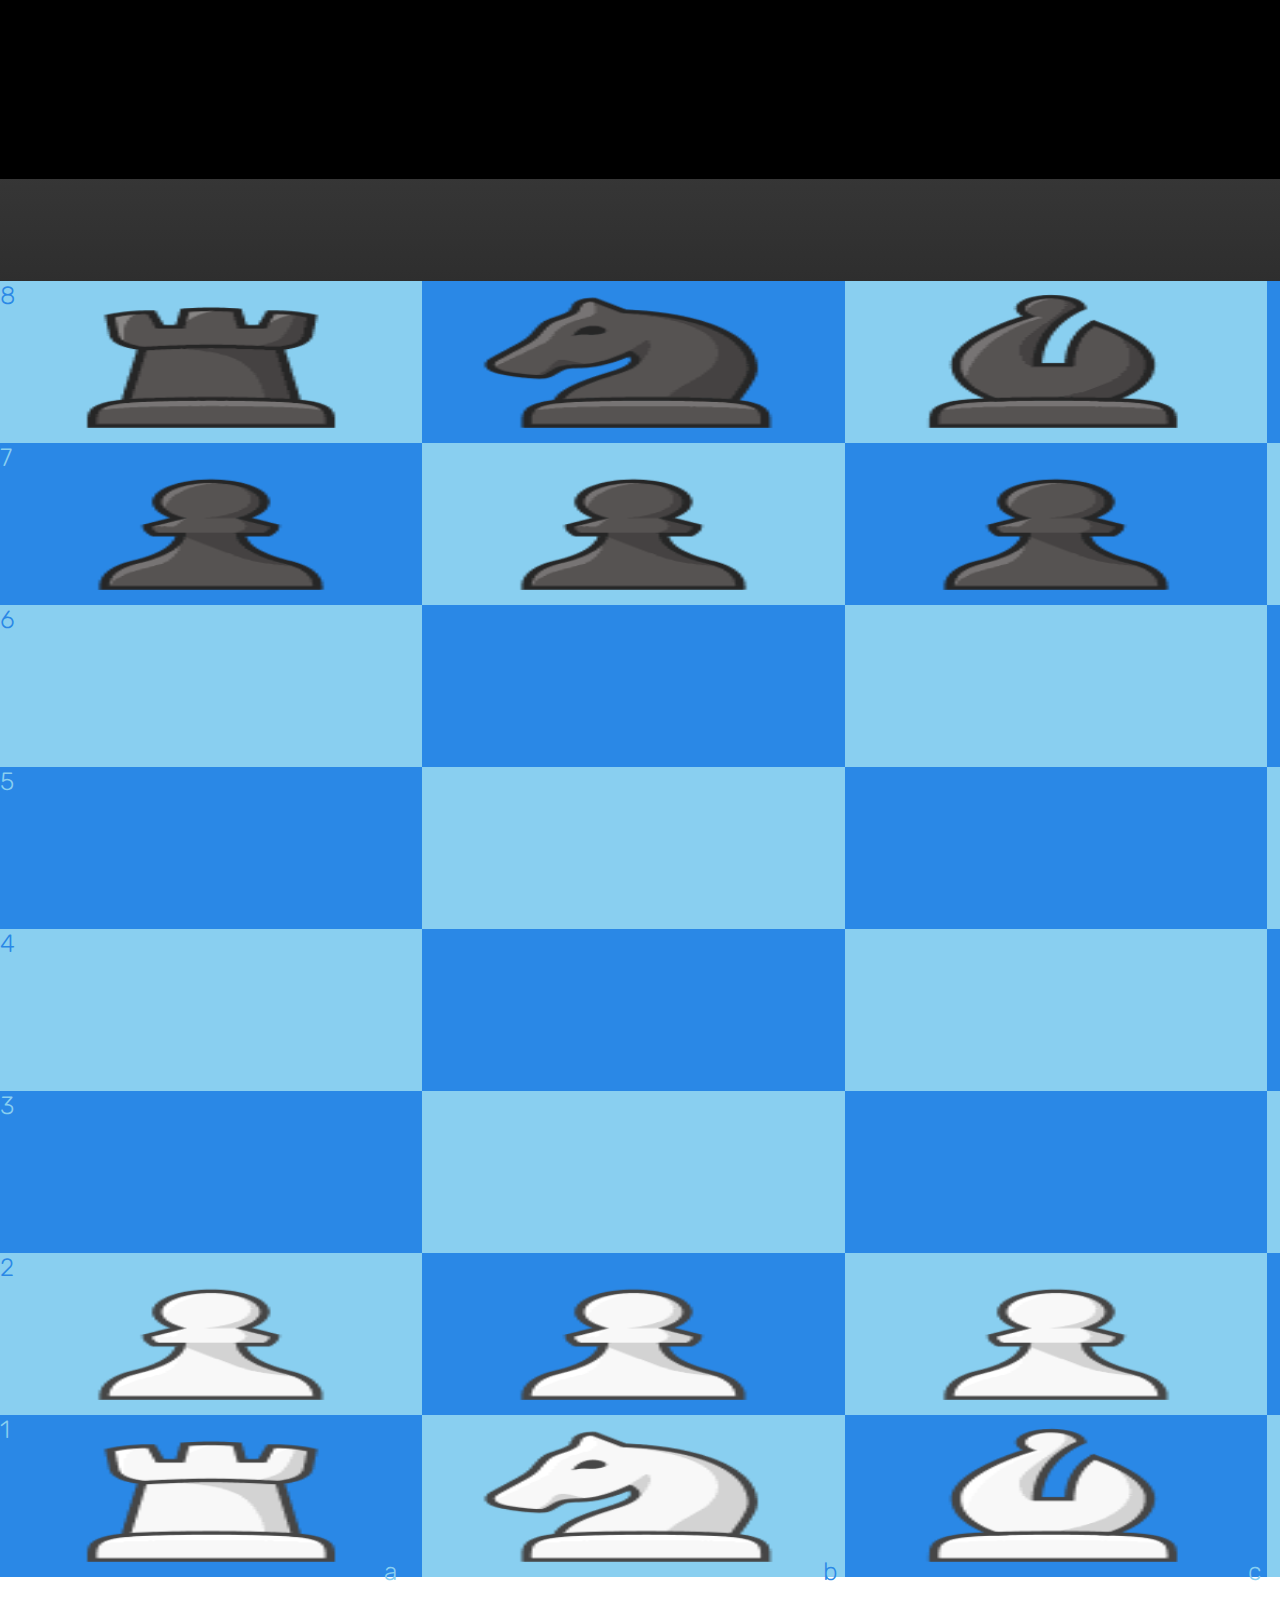
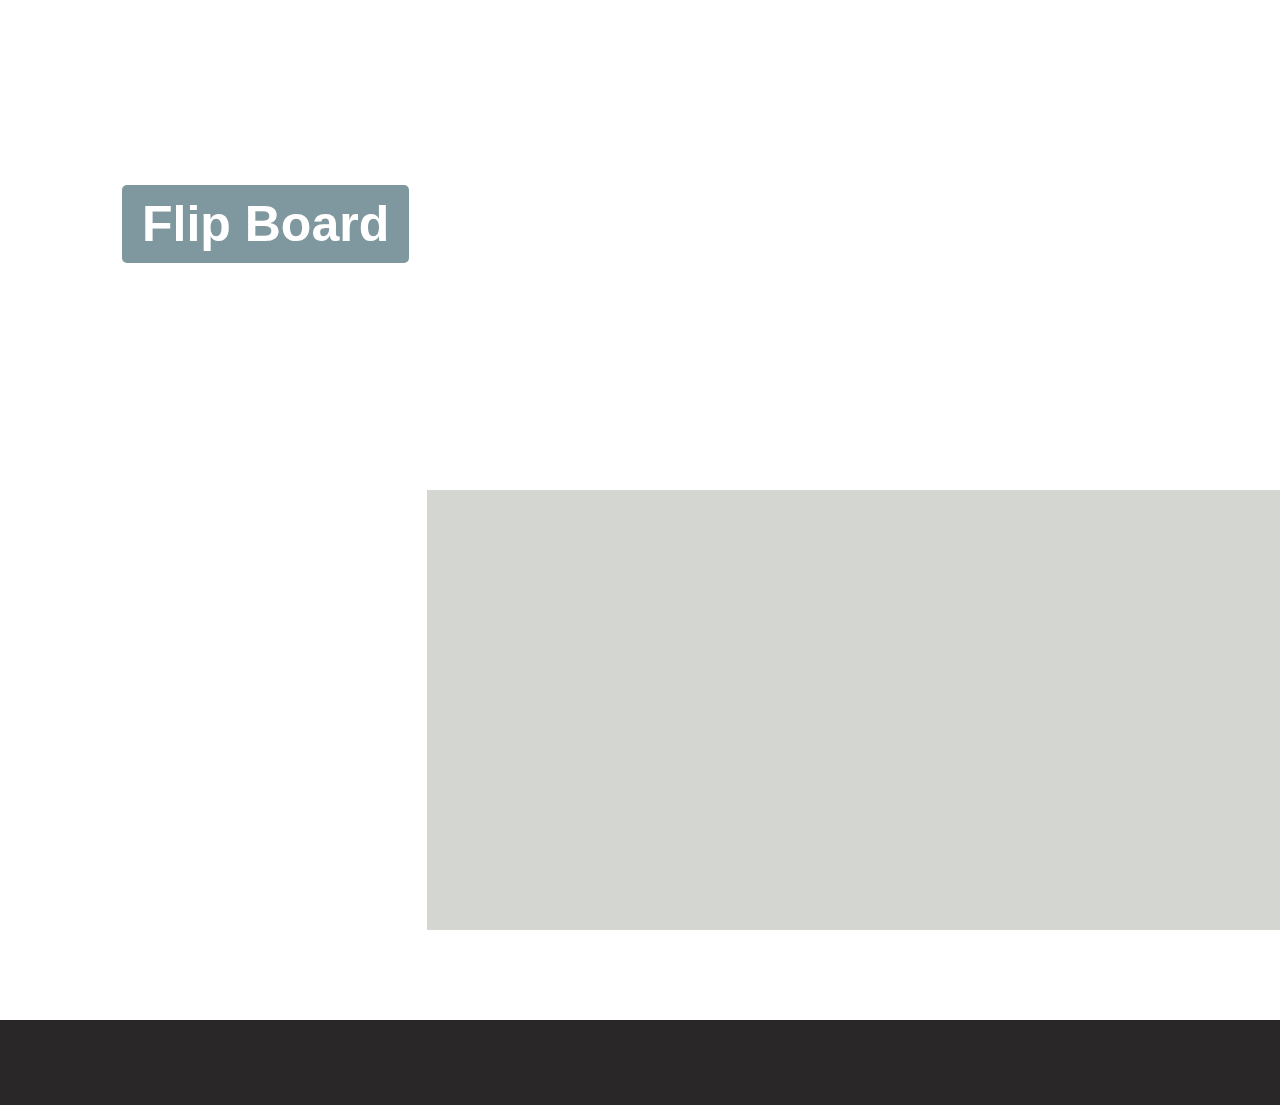
==== game.html @ 32f16138 "first commit" ====
<!DOCTYPE html>
<html>

<head>
	<meta charset="UTF-8">
    <meta http-equiv="X-UA-Compatible" content="IE=edge">
	<meta name="viewport" content="width=device-width, maximum-scale=1.0;"/>
	<title>Chess Game</title>
	<link rel="preconnect" href="https://fonts.googleapis.com">
	<link rel="preconnect" href="https://fonts.gstatic.com" crossorigin>
	<link href="https://fonts.googleapis.com/css2?family=Permanent+Marker&family=Roboto:wght@100&display=swap"
		rel="stylesheet">
	<link rel="preconnect" href="https://fonts.googleapis.com">
	<link rel="preconnect" href="https://fonts.gstatic.com" crossorigin>
	<link href="https://fonts.googleapis.com/css2?family=Oleo+Script&family=Rubik+80s+Fade&display=swap"
		rel="stylesheet">
	<link rel="preconnect" href="https://fonts.googleapis.com">
	<link rel="preconnect" href="https://fonts.gstatic.com" crossorigin>
	<link href="https://fonts.googleapis.com/css2?family=Rubik+Vinyl&display=swap" rel="stylesheet">
	<link rel="preconnect" href="https://fonts.googleapis.com">
	<link rel="preconnect" href="https://fonts.gstatic.com" crossorigin>
	<link href="https://fonts.googleapis.com/css2?family=Rubik&display=swap" rel="stylesheet">
	<link href="https://cdn.jsdelivr.net/npm/bootstrap@5.0.2/dist/css/bootstrap.min.css" rel="stylesheet"
		integrity="sha384-EVSTQN3/azprG1Anm3QDgpJLIm9Nao0Yz1ztcQTwFspd3yD65VohhpuuCOmLASjC" crossorigin="anonymous">
	<link rel="stylesheet" type="text/css" href="chess.css">

</head>

<body>

	<h1 id="title" class="title">CHESS</h1>
	<div id="endscene">
		<p class="winning-sign"></p>
		<button id="refresh" class="btn btn-primary" onclick="reload()">Restart</button>
		<div class="overlay">
		</div>
	</div>

	<br>
	<div class="board-style" style="width:600px;margin:auto;position:relative;">

		<div id="board" class="" mainboard>

			<div id="final" class="odd">
				<div id="81" class="square" data-square="a8">
					<h4 class="EvenNo">8</h4><img class="piece rook" id="blackRook1" src="img/blackRook.png">
				</div>
				<div id="82" class="square" data-square="b8">
					<img class="piece knight" id="blackKnight1" src="img/blackKnight.png">
				</div>
				<div id="83" class="square" data-square="c8">
					<img class="piece bishop" id="blackBishop1" data-color="black" src="img/blackBishop.png">
				</div>
				<div id="84" class="square" data-square="d8">
					<img class="piece bking" id="blackQueen" data-color="black" src="img/blackQueen.png">
				</div>
				<div id="85" class="square" data-square="e8">
					<img class="piece bking" id="blackKing" data-color="black" src="img/blackKing.png">
				</div>
				<div id="86" class="square" data-square="f8">
					<img class="piece bishop" id="blackBishop2" data-color="black" src="img/blackBishop.png">
				</div>
				<div id="87" class="square" data-square="g8">
					<img class="piece bking" id="blackKnight2" data-color="black" src="img/blackKnight.png">
				</div>
				<div id="88" class="square" data-square="h8">
					<img class="piece rook" id="blackRook2" src="img/blackRook.png">
				</div>
			</div>

			<div class="even">
				<div id="71" class="square" data-square="a7">
					<h4 class="OddNo">7</h4>
					<img class="piece pawn" id="blackPawn1" src="img/blackPawn.png">
				</div>
				<div id="72" class="square" data-square="b7">
					<img class="piece pawn" id="blackPawn2" src="img/blackPawn.png">
				</div>
				<div id="73" class="square" data-square="c7">
					<img class="piece pawn" id="blackPawn3" src="img/blackPawn.png">
				</div>
				<div id="74" class="square" data-square="d7">
					<img class="piece pawn" id="blackPawn4" src="img/blackPawn.png">
				</div>
				<div id="75" class="square" data-square="e7">
					<img class="piece pawn" id="blackPawn5" src="img/blackPawn.png">
				</div>
				<div id="76" class="square" data-square="f7">
					<img class="piece pawn" id="blackPawn6" src="img/blackPawn.png">
				</div>
				<div id="77" class="square" data-square="g7">
					<img class="piece pawn" id="blackPawn7" src="img/blackPawn.png">
				</div>
				<div id="78" class="square" data-square="h7">
					<img class="piece pawn" id="blackPawn8" src="img/blackPawn.png">
				</div>
			</div>
			<div class="odd">
				<div id="61" class="square" data-square="6-a">
					<h4 class="EvenNo">6</h4>
				</div>
				<div id="62" class="square" data-square="b6"></div>
				<div id="63" class="square" data-square="c6"></div>
				<div id="64" class="square" data-square="d6"></div>
				<div id="65" class="square" data-square="e6"></div>
				<div id="66" class="square" data-square="f6"></div>
				<div id="67" class="square" data-square="g6"></div>
				<div id="68" class="square" data-square="h6"></div>
			</div>
			<div class="even">
				<div id="51" class="square" data-square="5-a">
					<h4 class="OddNo">5</h4>
				</div>
				<div id="52" class="square" data-square="b5"></div>
				<div id="53" class="square" data-square="c5"></div>
				<div id="54" class="square" data-square="d5"></div>
				<div id="55" class="square" data-square="e5"></div>
				<div id="56" class="square" data-square="f5"></div>
				<div id="57" class="square" data-square="g5"></div>
				<div id="58" class="square" data-square="h5"></div>
			</div>
			<div class="odd">
				<div id="41" class="square" data-square="4-a">
					<h4 class="EvenNo">4</h4>
				</div>
				<div id="42" class="square" data-square="b4"></div>
				<div id="43" class="square" data-square="c4"></div>
				<div id="44" class="square" data-square="d4"></div>
				<div id="45" class="square" data-square="e4"></div>
				<div id="46" class="square" data-square="f4"></div>
				<div id="47" class="square" data-square="g4"></div>
				<div id="48" class="square" data-square="h4"></div>
			</div>
			<div class="even">
				<div id="31" class="square" data-square="3-a">
					<h4 class="OddNo">3</h4>
				</div>
				<div id="32" class="square" data-square="b3"></div>
				<div id="33" class="square" data-square="c3"></div>
				<div id="34" class="square" data-square="d3"></div>
				<div id="35" class="square" data-square="e3"></div>
				<div id="36" class="square" data-square="f3"></div>
				<div id="37" class="square" data-square="g3"></div>
				<div id="38" class="square" data-square="h3"></div>
			</div>
			<div class="odd">
				<div class="square white" id="21" data-square="a2">
					<h4 class="EvenNo">2</h4>
					<img class="piece pawn" id="whitePawn1" src="img/whitePawn.png">
				</div>
				<div class="square white" id="22" data-square="b2">
					<img class="piece pawn" id="whitePawn2" src="img/whitePawn.png">
				</div>
				<div class="square white" id="23" data-square="c2">
					<img class="piece pawn" id="whitePawn3" src="img/whitePawn.png">
				</div>
				<div class="square white" id="24" data-square="d2">
					<img class="piece pawn" id="whitePawn4" src="img/whitePawn.png">
				</div>
				<div class="square white" id="25" class="square" data-square="e2">
					<img class="piece pawn" id="whitePawn5" src="img/whitePawn.png">
				</div>
				<div class="square white" id="26" data-square="f2">
					<img class="piece pawn" id="whitePawn6" src="img/whitePawn.png">
				</div>
				<div class="square white" id="27" data-square="g2">
					<img class="piece pawn" id="whitePawn7" src="img/whitePawn.png">
				</div>
				<div class="square white" id="28" data-square="h2">
					<img class="piece pawn" id="whitePawn8" src="img/whitePawn.png">
				</div>
			</div>
			<div class="even">
				<div id="11" class="square white" data-square="a1">
					<h4 class="OddNo">1</h4>
					<h4 class="downAlphaO downAlpha-A" style="right:528px;">a</h4>
					<img class="piece rook" id="whiteRook1" src="img/whiteRook.png">

				</div>
				<div id="12" class="square white" data-square="b1">
					<h4 class="downAlphaE downAlpha-B" style="right: 452px;">b</h4>
					<img class="piece knight" id="whiteKnight1" src="img/whiteKnight.png">
				</div>
				<div id="13" class="square white" data-square="c1">
					<h4 class="downAlphaO downAlpha-C" style="right: 377px;">c</h4>
					<img class="piece bishop" id="whiteBishop1" data-color="white" src="img/whiteBishop.png">
				</div>
				<div id="14" class="square white" data-square="d1">
					<h4 class="downAlphaE downAlpha-D" style="right: 301px;">d</h4>
					<img class="piece queen" id="whiteQueen" src="img/whiteQueen.png">
				</div>
				<div id="15" class="square white" data-square="e1">
					<h4 class="downAlphaO downAlpha-E" style="right:228px;">e</h4>
					<img class="piece wking" src="img/whiteKing.png" class="white" id="whiteKing">
				</div>
				<div id="16" class="square white" data-square="f1">
					<h4 class="downAlphaE downAlpha-F" style="right: 153px;">f</h4>
					<img class="piece knight" id="whiteBishop2" src="img/whiteBishop.png">
				</div>
				<div id="17" class="square white" data-square="g1">
					<h4 class="downAlphaO downAlpha-G" style="right: 77px; bottom:0;">g</h4>
					<img class="piece knight" id="whiteKnight2" src="img/whiteKnight.png">
				</div>
				<div id="18" class="square white" data-square="h1">
					<h4 class="downAlphaE downAlpha-H" style="right:4px;">h</h4>
					<img class="piece rook" id="whiteRook2" src="img/whiteRook.png">
				</div>
			</div>
		</div>



		<div id="mainPieces">
			<div id="whiteMainPieces">
				<div class="pawn"></div>
				<div class="knight"></div>
				<div class="bishop"></div>
				<div class="rook"></div>
				<div class="queen"></div>
			</div>
			<div id="blackMainPieces">
				<div class="pawn"></div>
				<div class="knight"></div>
				<div class="bishop"></div>
				<div class="rook"></div>
				<div class="queen"></div>
			</div>
		</div>
	</div>

	<div id="popUpDiv" class="container w-25" id="pawnToPromote">
		<select id="myOption" class="form-select  h-100 w-100" aria-label="">
			<option value="Queen">Queen</option>
			<option value="Rook">Rook</option>
			<option value="Knight">Knight</option>
			<option value="Bishop">Bishop</option>
		</select>


	</div>
	<div class="belowelements">
		<div class="pieceturn">
			<span id="turn">White's Turn</span>
		</div>
		<div class="allbuttons">
			<div class="flip-style" style="position:absolute;left:20px;bottom:20px;">
				<button class="flip-board" onclick="boardAnimate()">Flip Board</button>
			</div>

			<div class="resign">
				<button class="resign-button" onclick="endGame()">🏳️Resign</button>
			</div>
		</div>

		<div id="displaypreviousmoves">
			<h5 class="allMoves">Previous Moves</h5>
			<p id="previousmoves"></p>
		</div>

		<div class="kingchecksign">
			<p id="checksign"></p>
		</div>

	</div>
	<footer class="footer">
		<p>Thanks for playing :)</p>
	</footer>

	<script type="text/javascript" src="GameLogic/AllPiecesMoves.js"></script>
	<script type="text/javascript" src="Pieces/Pawn.js"></script>
	<script type="text/javascript" src="Pieces/Rook.js"></script>
	<script type="text/javascript" src="Pieces/Bishop.js"></script>
	<script type="text/javascript" src="Pieces/Knight.js"></script>
	<script type="text/javascript" src="Pieces/Queen.js"></script>
	<script type="text/javascript" src="Pieces/King.js"></script>
	<script type="text/javascript" src="GameLogic/Game.js"></script>

	<script type="text/javascript">
		document.getElementById("popUpDiv").style.display = "none";

		function boardAnimate() {
			const board = document.getElementById('board');
			const elements = board.getElementsByClassName('piece');
			if (board.classList.contains('animate')) {
				board.classList.remove('animate');
				board.classList.add('animate-backward');
				for (element of elements) {
					element.classList.remove('forward');
					element.classList.add('backward');
				}
			}
			else {
				board.classList.remove('animate-backward');
				board.classList.add('animate');
				for (element of elements) {
					element.classList.remove('backward');
					element.classList.add('forward');
				}
			}
		}

		function endGame() {
			let t = document.getElementById("turn").innerHTML;
			console.log(t);
			const endScene = document.getElementById('endscene');
			if (t == "White's Turn") {
				endScene.getElementsByClassName('winning-sign')[0].innerHTML = "<span>Black" + " Win's" + "</span>" + "<br />" + "Please Restart the game and enjoy";
				endScene.classList.add('show')
			} else {
				endScene.getElementsByClassName('winning-sign')[0].innerHTML = "<span>White" + " Win's" + "</span>" + "<br />" + "Please Restart the game and enjoy";
				endScene.classList.add('show')
			}
		}
		function reload() {
			location.reload();
		}

	</script>
	<script src="https://ajax.googleapis.com/ajax/libs/jquery/3.6.1/jquery.min.js"></script>
</body>

</html>
---- chess.css ----
* {
	margin: 0;
	padding: 0;
}

html {
	font-size: 62.5%;
}

.headingbody {
	background: #000 !important;

}

body {
	background: #000000;
	background: -webkit-linear-gradient(to right, #434343, #000000);
	background: linear-gradient(to right, #434343, #000000);
}

.welcomecontainer {
	position: absolute;
	left: 50%;
	transform: translate(-50%, -50%);
	text-align: center;
}

.mainheading {
	position: relative;
	font-size: 8rem;
	text-align: center;
	justify-content: center;
	display: flex;
	top: 22rem;
	bottom: 20rem;
	font-family: 'Rubik Vinyl', cursive;
	color: rgb(35, 8, 190);
	text-shadow: 1px 1px red;
	animation-name: moveInleft;
	animation-duration: 3s;
}

@keyframes moveInleft {
	0% {
		opacity: 0;
		transform: translateX(-100px);
	}

	80% {
		transform: translateX(10px);
	}

	100% {
		opacity: 1;
		transform: translate(0);
	}
}

.play-btn {
	margin-left: -5rem !important;
	position: relative;
	top: 27rem !important;
	font-weight: bold !important;
	font-size: 2.5rem !important;
	padding: 1.1rem 3.7rem 1.1rem 3.7rem !important;
	color: #cfcfe4 !important;
	margin-bottom: 5rem;

	background: #0f0c29;
	background: -webkit-linear-gradient(to right, #24243e, #302b63, #0f0c29);
	background: linear-gradient(to right, #24243e, #302b63, #0f0c29);

}

.headingfact {
	padding-top: 4rem;
	position: relative;
	top: 45rem;
	text-align: center;
	color: white;
	font-size: 4rem;
}

.funfacts {
	text-align: center;
	position: relative;
	top: 55rem;
	align-items: center;
}

.facts {
	color: white;
	font-size: 1.8rem;
}

.title {
	position: -webkit-sticky;
	text-align: center;
	justify-content: center;
	font-size: 6.5rem;
	font-weight: bolder;
	font-family: 'Rubik Vinyl', cursive;
	color: white;
	background-color: #000;
	padding: 12px 0 12px 0;
}

#board {
	margin-top: 3rem;
	width: 60.2rem;
	height: 60.2rem;
	border-radius: 2px;
}

#board div div {
	float: left;
	width: 75px;
	height: 75px;
	box-sizing: border-box;
}

.coordinates {
	position: absolute;
}

.coordinate-light {
	font-weight: 600;
}

#board .even div:nth-child(even) {
	background: #89CFF0;
}

#board .even div:nth-child(odd) {
	background: #2a88e6;
}

#board .odd div:nth-child(even) {
	background: #2a88e6;
}

#board .odd div:nth-child(odd) {
	background: #89CFF0;
}

.animate {
	animation: rotateBoard ease-out;
	animation-fill-mode: both;
}

@keyframes rotateBoard {
	0% {
		transform: rotateZ(0);
	}

	100% {
		transform: rotateZ(-180deg);
	}

}

.forward {
	transform: rotateZ(-180deg);
}

.backward {
	transform: rotateZ(0);
}

.animate-backward {
	animation: rotateBoardBackward ease-out;
	animation-fill-mode: both;
}

@keyframes rotateBoardBackward {
	0% {
		transform: rotateZ(-180deg);
	}

	100% {
		transform: rotateZ(0);
	}

}

img {
	width: 75px;
	height: 75px;
	float: none;
	position: relative;
}

h4 {
	position: absolute;
	font-family: 'Rubik', sans-serif;
	font-weight: 100;
	font-size: small;
}

.EvenNo {
	color: #2a88e6;
}

.OddNo {
	color: #89CFF0;
	;
}

.downAlphaE {
	bottom: 0;
	padding: 0;
	margin: 0;
	color: #2a88e6;
}

.downAlphaO {
	bottom: 0;
	padding: 0;
	margin: 0;
	color: #89CFF0;
}

.allowed {
	opacity: .8;
	background: radial-gradient(#0e1ed1, #0a2be8) !important;
	border: 1px solid black !important;
	border-radius: 0;
}

.clicked-square {
	background: #071dad !important;
	border: 1px solid black !important;
}

#mainPieces img {
	transform: rotateZ(0);
}

#whiteMainPieces {
	position: absolute;
	top: 0;
	left: 610px;
	width: 180px;
}

#blackMainPieces {
	position: absolute;
	top: 0;
	left: -190px;
	width: 180px;
}

#blackMainPieces div {
	overflow-y: auto;
	margin-bottom: 2px;
}

#blackMainPieces img {
	float: right;
}

#mainPieces img {
	width: 60px;
	height: 60px;
}

#endscene {
	top: 39px;
	position: absolute;
	display: none;
	opacity: 0;
	z-index: 1;
}

.overlay {
	margin-top: 3vh;
	position: fixed;
	width: 100%;
	height: 100%;
	background: #000;
	opacity: .5;
}

#endscene p {
	position: fixed;
	color: #fff;
	z-index: 2;
	width: 100%;
	text-align: center;
	margin-top: 40vh;
	font-size: 40px;
}

.show {
	display: block !important;
	animation: showMessage 1s ease-out;
	animation-fill-mode: both;
}

.container {
	display: flex;
	padding: 335px 150px 11px 10px;
	top: 10px;
	right: 20px;
	position: absolute;
}

@keyframes showMessage {
	0% {
		opacity: 0;
	}

	100% {
		opacity: 1;
	}

}

li {
	font-size: 1.7rem;
	text-align: left;
}

#turn {
	position: relative;
	text-align: center;
	font-size: 18px;
	margin-bottom: 0;
	color: white;
	left: 47vw;
}

#checksign {
	position: absolute;
	font-weight: bold;
	font-size: 20px;
	left: 50px;
	bottom: 80px;
	color: white;
}

.winning-sign:first-letter {
	text-transform: uppercase;
}

.flip-board {
	font-size: 1.7rem;
	font-weight: bold;
	padding: 10px 20px;
	border-radius: 5px !important;
	outline: 0;
	background: #627075;
	color: white;
	border: 0;
}

.resign-button {
	position: absolute;
	font-size: 1.7rem;
	font-weight: bold;
	padding: 10px 20px;
	border-radius: 5px !important;
	outline: 0;
	background: #627075;
	;
	color: white;
	border: 0;
	left: 240px;
	bottom: 20px;
}


span {
	font-weight: bolder;
	font-size: 1.7em;
}

#previousmoves {
	left: 20px;
	top: 170px;
	padding-left: 47px;
	position: absolute;
	font-size: 1.2rem;
	font-weight: bold;
	margin: 5px;
	padding: 5px;
	overflow: auto;
	width: 330px;
	height: 430px;
	background-color: rgb(211, 214, 209);
}

.allMoves {
	position: absolute;
	left: 85px;
	top: 120px;
	font-size: 3.2rem;
	font-weight: 400;
	font-family: 'Oleo Script', cursive;
	color: white;
}

#refresh {
	top: -1rem;
	position: relative;
	left: 93vw;
	font-size: 2rem;
}

.footer {
	width: 100%;
	position: relative;
	bottom: 0;
	height: 8.5rem;
	background-color: rgb(41, 39, 39);
}

.footer p{
	padding-top: 2rem;
	margin-top: 13rem;
	font-size: 3rem;
	text-align: center;
	color: white;
}

/* for moblie screen which is big in size */
@media screen and (max-width:1330px) and (min-height:700px) {

	img {
		width: 33vw;
		height: 18vh;
		float: none;
		position: relative;
	}

	#board {
		margin-top: 10rem;
		width: 268vw;
		height: 144vh;
		border-radius: 2px;
		align-items: center;
		margin-bottom: 3rem;
	}

	#board div div {
		float: left;
		width: 33vw;
		/* width: 32vw; */
		/* height: 19vh; */
		box-sizing: border-box;
		height: 18vh;
	}

	.board-style {
		width: 0 !important;
		margin: 0% !important;
		position: unset !important;
		height: 128vh;
	}

	.animate {
		animation: rotateBoard ease-out;
		animation-fill-mode: both;
		margin-bottom: 0 !important;
		position: relative;
	}

	.animate-backward {
		animation: rotateBoardBackward ease-out;
		animation-fill-mode: both;
	}

	@keyframes rotateBoardBackward {
		0% {
			transform: rotateZ(-180deg);
		}

		100% {
			transform: rotateZ(0);
		}

	}

	body {
		background: -webkit-gradient(linear, left top, left bottom, from(#434343), to(#000000)) fixed;
	}

	.mainheading {
		font-size: 6rem;
	}

	.play-btn {
		flex-wrap: wrap;
		font-size: 2rem !important;
		text-align: center !important;
		align-items: center;
		margin: auto;
		padding: auto;
		left: 3rem;
	}

	.facts {
		padding: 0rem 2rem 5rem 2rem;
	}

	.headingfact {
		padding-bottom: 0;
	}

	.title {
		overflow-x:hidden;
		display: inline-block;
		top: 0rem;
		position: relative;
		width: 270vw;
		height: auto;
		text-align: center;
		justify-content: center;
		font-size: 10rem;
		font-weight: bold;
		font-family: 'Rubik Vinyl', cursive;
		color: white;
		background-color: #000;
		padding: 3rem 3rem 3rem 3rem;
	}

	.downAlphaE {
		font-size: 2.5rem;
		right: 0vw !important;
	}
	
	.EvenNo {
		font-size: 2.5rem;
	}

	.OddNo {
		font-size: 2.5rem;
	}

	.downAlphaO {
		font-size: 2.5rem;
		right: 0vw !important;
	} 

	.downAlpha-A{
		top: 173vh;
		right: 69vw !important;
	}

	.downAlpha-B{
		top: 173vh;
		right: 34.5vw !important;
	}

	.downAlpha-C{
		top: 173vh;
		right: 1.5vw !important;
	}

	.downAlpha-D{
		top: 173vh;
		right: -31vw !important;
	}

	.downAlpha-E{
		top: 173vh;
		right: -64vw !important;
	}

	.downAlpha-F{
		top: 173vh;
		right: -97vw !important;
	}

	.downAlpha-G{
		top: 173vh;
		right: -130vw !important;
	}

	.downAlpha-H{
		top: 173vh;
		right: -163vw !important;
	}

	#displaypreviousmoves {
		top: 0vh;
		position: relative;
		display: flex;
		flex-wrap: wrap;
		left: 25vw;
	}

	#previousmoves {
		top: 50vh;
		width: 205vw;
		left: 8vw;
	}

	li {
		font-size: 4rem;
		text-align: left;
	}

	.allMoves {
		left: 64vw;
		font-size: 6rem;
		white-space: nowrap;
		top: 38vh;
	}

	.allbuttons {
		margin-left: 12rem;
		align-items: center;
		margin-top: 15rem;
		position: absolute;
		display: flex;
		flex-wrap: wrap;
	}

	.flip-board {
		position: relative;
		margin-bottom: -6rem;
		white-space: nowrap;
		font-size: 5rem;
		padding: 10px 20px;
		outline: 0;
		background: #7f979e;
		color: white;
		border: 0;
		left: -2vh;
	}

	.resign-button {
		margin-bottom: 0rem;
		white-space: nowrap;
		position: relative;
		font-size: 5rem;
		padding: 10px 20px;
		outline: 0;
		background: #7f979e;
		color: white;
		border: 0;
		margin-left: 77vw;
		bottom: 0;
	}

	h4 {
		position: absolute;
		font-family: 'Rubik', sans-serif;
		font-size: small;
	}

	#turn {
		white-space: nowrap;
		top: 4vh;
		height: auto;
		text-align: center;
		padding: 2rem 0rem 1rem 55vw;
		font-size: 5rem;
		font-weight: bold;
		margin-bottom: 0;
	}

	.pieceturn {
		position: relative;
		margin: auto;
	}

	.overlay {
		margin-top: 20vh;
		position: fixed;
		width: 100%;
		height: 100%;
		background: #000;
		opacity: .5;
	}

	#endscene p {
		white-space: nowrap;
		position: fixed;
		color: #fff;
		z-index: 2;
		width: 100%;
		padding-top: 3rem;
		text-align: center;
		justify-content: center;
		margin-top: 57vh;
		font-size: 5.5rem;
	}

	#endscene {
		top: 3rem;
		position: absolute;
		display: none;
		opacity: 0;
		z-index: 1;
	}

	#refresh {
		float: right;
		top: 2vh;
		position: relative;
		left: 205vw;
		font-size: 6rem;
	}

	#checksign {
		display: none;
	}

	.footer-padding {
		padding-bottom: 60px;
	}

	.footer {
		width: 270vw;
		position: relative;
		bottom: -95vh;
		height: 8.5rem;
		background-color: rgb(41, 39, 39);
	}

	.footer p{
		margin-top: 13rem;
		font-size: 4rem;
		text-align: center;
		color: white;
	}

	#mainPieces img{
		display: none;
	}
}

/* for mobile screen which is small in size */
@media screen and (max-height:670px) and (max-width:390px){

	body {
		background: -webkit-gradient(linear, left top, left bottom, from(#434343), to(#000000)) fixed;
	}

	.mainheading {
		font-size: 6rem;
	}

	.play-btn {
		flex-wrap: wrap;
		font-size: 2rem !important;
		text-align: center !important;
		align-items: center;
		margin: auto;
		padding: auto;
		left: 3rem;
	}

	#board{
		margin-left: .5rem !important;
	}
	.facts {
		padding: 0rem 2rem 5rem 2rem;
	}

	.headingfact {
		padding-bottom: 0;
	}

	.title {
		display: flex;
		top: 0rem;
		position: relative;
		width: 167vw;
		height: auto;
		text-align: center;
		justify-content: center;
		font-size: 7rem;
		font-weight: bold;
		font-family: 'Rubik Vinyl', cursive;
		color: white;
		background-color: #000;
		padding: 3rem 3rem 3rem 3rem;
	}

	#turn {
		white-space: nowrap;
		position: absolute;
		left: 57vw;
		text-align: center;
		font-size: 3.2rem;
		font-weight: bold;
		margin-bottom: 0;
	}

	.belowelements {
		display: flex;
		flex-wrap: wrap;
	}

	#displaypreviousmoves {
		position: relative;
		display: flex;
		flex-wrap: wrap;
		left: -43vh;
	}

	#previousmoves {
		height: 70vh;
		margin-top: 9rem;
		width: 120vw;
	}

	.allMoves {
		margin-top: 5vh;
		left: 11vh;
		font-size: 6rem;
		white-space: nowrap;
		top: 22vh;
	}

	.flip-style {
		position: unset !important;
	}

	.flip-board {
		top: 12.2vh;
		position: relative;
		margin-bottom: 0rem;
		white-space: nowrap;
		font-size: 3.5rem;
		padding: 10px 20px;
		outline: 0;
		background: #7f979e;
		color: white;
		border: 0;
		left: 6vw;
		padding: 3vw 3vh 3vw 3vh;
		font-weight: 400;
	}

	.resign-button {
		top: 1vh;
		margin-bottom: 0rem;
		white-space: nowrap;
		position: relative;
		font-size: 3.5rem;
		padding: 10px 20px;
		outline: 0;
		background: #7f979e;
		color: white;
		border: 0;
		margin-left: 43vw;
		bottom: 0;
		font-weight: 400;
		padding: 3vw 3vh 3vw 3vh;
	}

	li {
		font-size: 2rem;
		text-align: left;
	}

	#refresh {
		top: 0vh;
		position: relative;
		left: 120vw;
		font-size: 4rem;
	}

	#checksign {
		display: none;
	}

	.footer-padding {
		padding-bottom: 60px;
	}

	.footer {
		width: 166vw;
		position: relative;
		bottom: -95vh;
		height: 8.5rem;
		background-color: rgb(41, 39, 39);
	}

	.footer p{
		margin-top: 0;
		font-size: 3rem;
		text-align: center;
		color: white;
	}
}
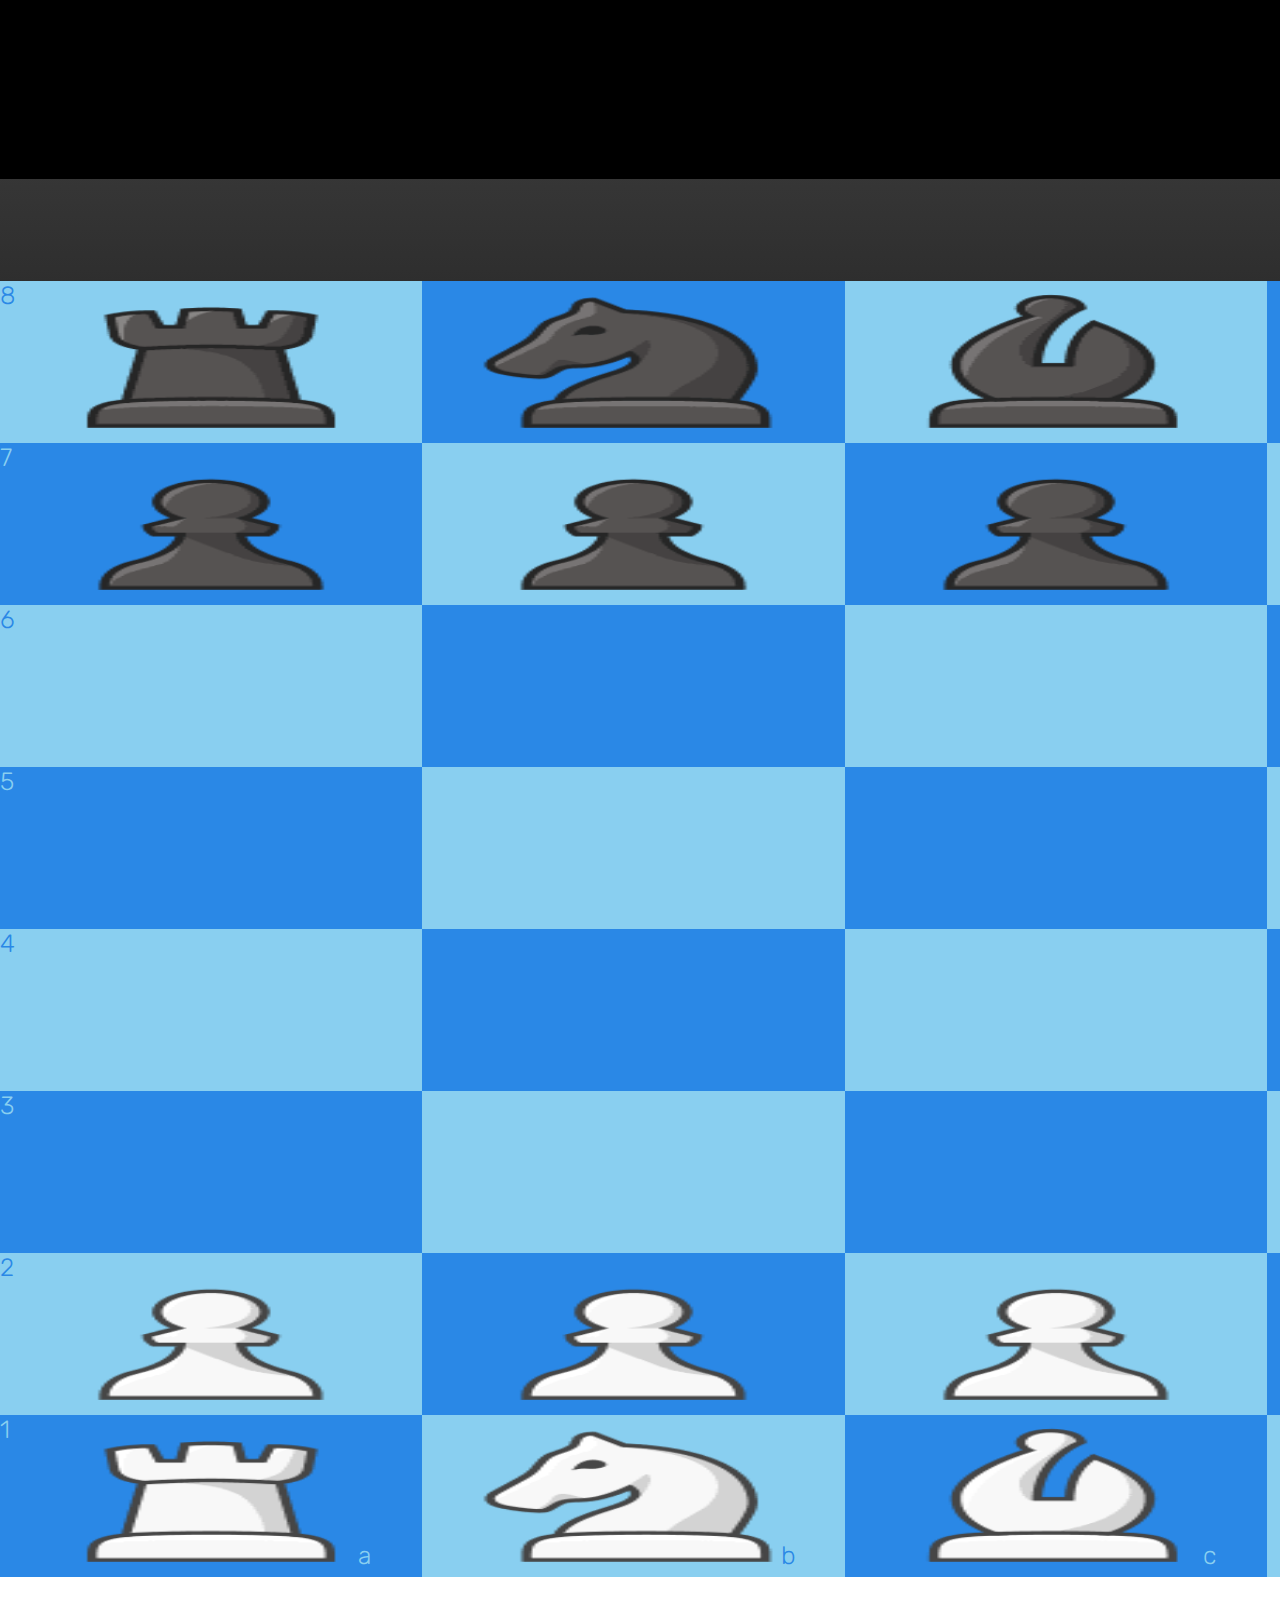
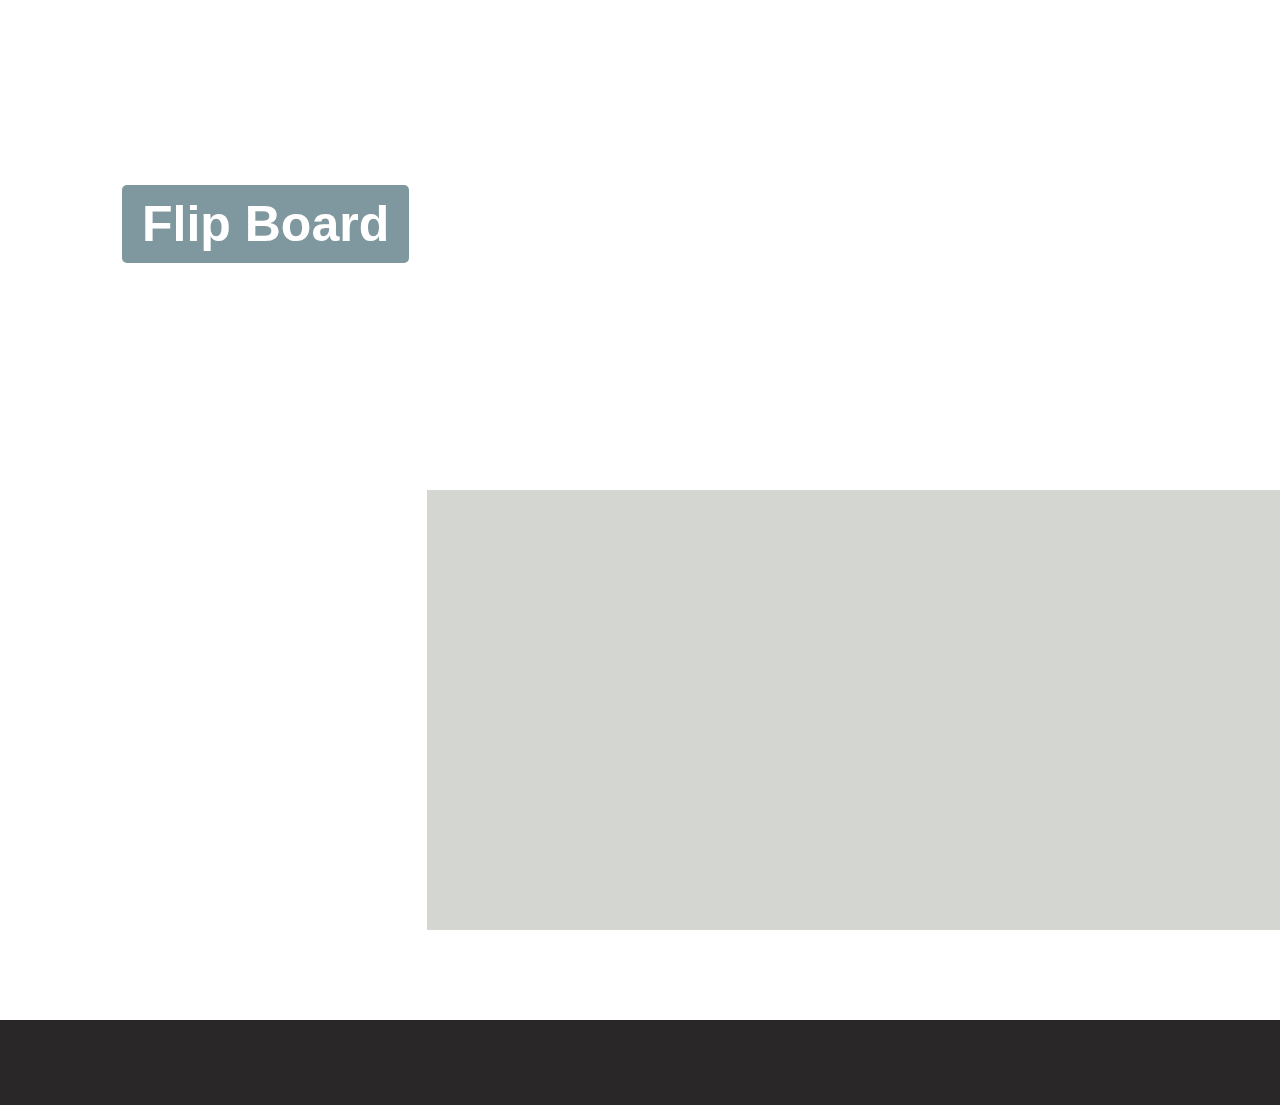
==== commit 1a8374e9: "removed unwanted classes" ====
--- a/game.html
+++ b/game.html
@@ -1,5 +1,5 @@
 <!DOCTYPE html>
-<html>
+<html lang="en">
 
 <head>
 	<meta charset="UTF-8">
@@ -239,9 +239,7 @@
 
 	</div>
 	<div class="belowelements">
-		<div class="pieceturn">
-			<span id="turn">White's Turn</span>
-		</div>
+		<span id="turn">White's Turn</span>
 		<div class="allbuttons">
 			<div class="flip-style" style="position:absolute;left:20px;bottom:20px;">
 				<button class="flip-board" onclick="boardAnimate()">Flip Board</button>
@@ -319,4 +317,4 @@
 	<script src="https://ajax.googleapis.com/ajax/libs/jquery/3.6.1/jquery.min.js"></script>
 </body>
 
-</html>+</html>
--- a/chess.css
+++ b/chess.css
@@ -523,10 +523,9 @@
 		background-color: #000;
 		padding: 3rem 3rem 3rem 3rem;
 	}
-
+	
 	.downAlphaE {
 		font-size: 2.5rem;
-		right: 0vw !important;
 	}
 	
 	.EvenNo {
@@ -539,47 +538,65 @@
 
 	.downAlphaO {
 		font-size: 2.5rem;
-		right: 0vw !important;
+		bottom: unset;
+		padding: unset;
+		margin: unset;
 	} 
-
+	
 	.downAlpha-A{
-		top: 173vh;
-		right: 69vw !important;
+		right: unset !important;
+		padding-left: 28vw;
+		padding-top: 14vh;
+		bottom: unset !important;
 	}
 
 	.downAlpha-B{
-		top: 173vh;
-		right: 34.5vw !important;
+		right: unset !important;
+		padding-left: 28vw;
+		padding-top: 14vh;
+		bottom: unset;
 	}
 
 	.downAlpha-C{
-		top: 173vh;
-		right: 1.5vw !important;
+		right: unset !important;
+		padding-top: 14vh;
+		bottom: unset;
+		padding-left: 28vw;
 	}
 
 	.downAlpha-D{
-		top: 173vh;
-		right: -31vw !important;
+		right: unset !important;
+		padding-top: 14vh;
+		bottom: unset;
+		padding-left: 28vw;
 	}
 
 	.downAlpha-E{
-		top: 173vh;
-		right: -64vw !important;
+		right: unset !important;
+		padding-top: 14vh;
+		padding-left: 28vw;
+		bottom: unset;
 	}
 
 	.downAlpha-F{
-		top: 173vh;
-		right: -97vw !important;
+		right: unset !important;
+		padding-top: 14vh;
+		padding-left: 28vw;
+		bottom: unset;
 	}
 
 	.downAlpha-G{
-		top: 173vh;
-		right: -130vw !important;
+		right: unset !important;
+		padding-top: 14vh;
+		padding-left: 28vw;
+		bottom: unset !important;
 	}
 
 	.downAlpha-H{
-		top: 173vh;
-		right: -163vw !important;
+		right: unset !important;
+		padding-top: 14vh;
+		padding-left: 28vw;
+		bottom: unset;
 	}
 
 	#displaypreviousmoves {
@@ -659,11 +676,6 @@
 		font-size: 5rem;
 		font-weight: bold;
 		margin-bottom: 0;
-	}
-
-	.pieceturn {
-		position: relative;
-		margin: auto;
 	}
 
 	.overlay {
@@ -790,6 +802,10 @@
 		margin-bottom: 0;
 	}
 
+	#mainPieces img{
+		display: none;
+	}
+	
 	.belowelements {
 		display: flex;
 		flex-wrap: wrap;
@@ -887,4 +903,4 @@
 		text-align: center;
 		color: white;
 	}
-}+}
